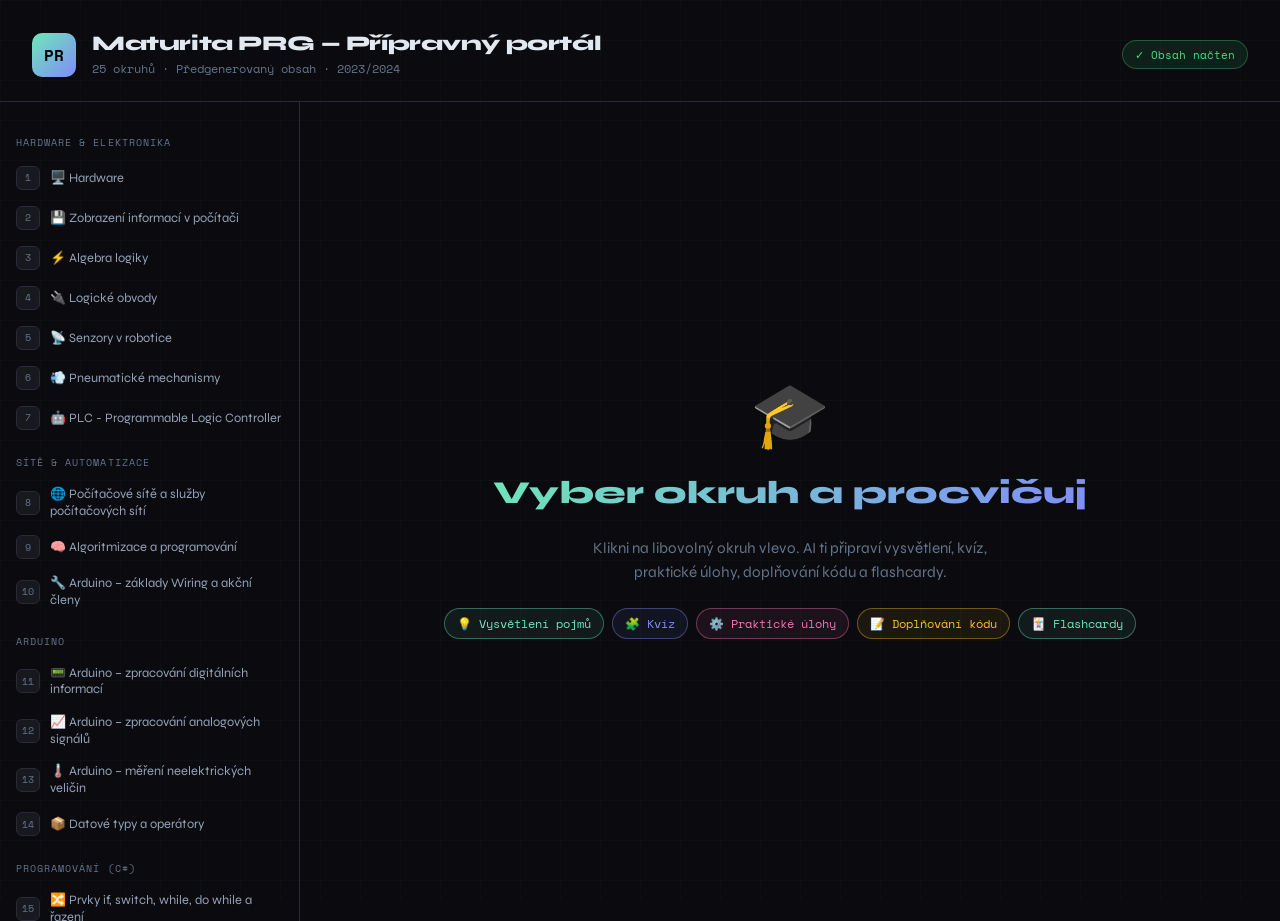
==== index.html @ bdd92b56 "Kód byl rozdělen do samostatných souborů. Gemini sepsal README a 'Doplňování kódu' nově podporuje vý" ====
<!DOCTYPE html>
<html lang="cs">
    <head>
        <meta charset="UTF-8">
        <meta name="viewport" content="width=device-width, initial-scale=1.0">
        <title>Maturita PRG — Přípravný portál</title>
        <link rel="preconnect" href="https://fonts.googleapis.com">
        <link href="https://fonts.googleapis.com/css2?family=Space+Mono:ital,wght@0,400;0,700;1,400&family=Syne:wght@400;600;700;800&display=swap" rel="stylesheet">
        <link rel="stylesheet" href="style.css">
    </head>
    <body>
        <header>
            <div class="logo-mark">PR</div>
            <div class="header-text">
                <h1>Maturita PRG — Přípravný portál</h1>
                <p>25 okruhů · Předgenerovaný obsah · 2023/2024</p>
            </div>
            <div class="header-badge" style="font-family:var(--mono)">⏳ Načítám obsah...</div>
        </header>

        <div class="app">
            <!-- SIDEBAR -->
            <aside class="sidebar" id="sidebar"></aside>

            <!-- MAIN -->
            <main class="main" id="main">
                <div class="welcome" id="welcome">
                    <div class="welcome-icon">🎓</div>
                    <h2>Vyber okruh a procvičuj</h2>
                    <p>Klikni na libovolný okruh vlevo. AI ti připraví vysvětlení, kvíz, praktické úlohy, doplňování kódu a flashcardy.</p>
                    <div class="welcome-chips">
                        <span class="chip chip-green">💡 Vysvětlení pojmů</span>
                        <span class="chip chip-purple">🧩 Kvíz</span>
                        <span class="chip chip-pink">⚙️ Praktické úlohy</span>
                        <span class="chip chip-yellow">📝 Doplňování kódu</span>
                        <span class="chip chip-green">🃏 Flashcardy</span>
                    </div>
                </div>
                <div class="topic-view" id="topic-view" style="display:none;"></div>
            </main>
        </div>
    </body>
    <script src="index.js"></script>
</html>
---- style.css ----
:root {
    --bg: #0a0a0f;
    --bg2: #111118;
    --bg3: #18181f;
    --border: #2a2a38;
    --accent: #6ee7b7;
    --accent2: #818cf8;
    --accent3: #f472b6;
    --accent4: #fbbf24;
    --text: #e2e8f0;
    --text-muted: #64748b;
    --text-dim: #94a3b8;
    --correct: #4ade80;
    --wrong: #f87171;
    --mono: 'Space Mono', monospace;
    --sans: 'Syne', sans-serif;
}

* { box-sizing: border-box; margin: 0; padding: 0; }

body {
    background: var(--bg);
    color: var(--text);
    font-family: var(--sans);
    min-height: 100vh;
    overflow-x: hidden;
}

/* Background grid */
body::before {
    content: '';
    position: fixed;
    inset: 0;
    background-image:
            linear-gradient(rgba(110,231,183,0.03) 1px, transparent 1px),
            linear-gradient(90deg, rgba(110,231,183,0.03) 1px, transparent 1px);
    background-size: 40px 40px;
    pointer-events: none;
    z-index: 0;
}

/* ── HEADER ── */
header {
    position: relative;
    z-index: 10;
    padding: 2rem 2rem 0;
    display: flex;
    align-items: center;
    gap: 1rem;
    border-bottom: 1px solid var(--border);
    padding-bottom: 1.5rem;
}

.logo-mark {
    width: 44px; height: 44px;
    background: linear-gradient(135deg, var(--accent), var(--accent2));
    border-radius: 10px;
    display: flex; align-items: center; justify-content: center;
    font-family: var(--mono); font-weight: 700; font-size: 1rem;
    color: #000; flex-shrink: 0;
}

.header-text h1 {
    font-size: 1.3rem; font-weight: 800; letter-spacing: -0.02em;
    line-height: 1.2;
}

.header-text p {
    font-size: 0.75rem; color: var(--text-muted); font-family: var(--mono);
    margin-top: 0.2rem;
}

.header-badge {
    margin-left: auto;
    padding: 0.3rem 0.75rem;
    background: rgba(110,231,183,0.1);
    border: 1px solid rgba(110,231,183,0.3);
    border-radius: 20px;
    font-size: 0.7rem;
    color: var(--accent);
    font-family: var(--mono);
    white-space: nowrap;
}

/* ── LAYOUT ── */
.app {
    position: relative; z-index: 1;
    display: grid;
    grid-template-columns: 300px 1fr;
    height: calc(100vh - 81px);
}

/* ── SIDEBAR ── */
.sidebar {
    border-right: 1px solid var(--border);
    overflow-y: auto;
    padding: 1rem 0;
    scrollbar-width: thin;
    scrollbar-color: var(--border) transparent;
}

.sidebar-section {
    padding: 0.5rem 1rem;
    font-size: 0.65rem;
    color: var(--text-muted);
    font-family: var(--mono);
    letter-spacing: 0.1em;
    text-transform: uppercase;
    margin-top: 0.5rem;
}

.okruh-btn {
    width: 100%;
    background: none;
    border: none;
    text-align: left;
    padding: 0.5rem 1rem;
    cursor: pointer;
    color: var(--text-dim);
    display: flex;
    align-items: center;
    gap: 0.6rem;
    transition: all 0.15s;
    font-family: var(--sans);
    font-size: 0.8rem;
    line-height: 1.3;
}

.okruh-btn:hover { background: rgba(255,255,255,0.04); color: var(--text); }
.okruh-btn.active {
    background: rgba(110,231,183,0.08);
    color: var(--accent);
    border-right: 2px solid var(--accent);
}

.okruh-num {
    flex-shrink: 0;
    width: 24px; height: 24px;
    border-radius: 6px;
    background: var(--bg3);
    border: 1px solid var(--border);
    display: flex; align-items: center; justify-content: center;
    font-family: var(--mono);
    font-size: 0.65rem;
    color: var(--text-muted);
}

.okruh-btn.active .okruh-num {
    background: rgba(110,231,183,0.15);
    border-color: rgba(110,231,183,0.4);
    color: var(--accent);
}

/* ── MAIN CONTENT ── */
.main {
    overflow-y: auto;
    padding: 0;
    display: flex;
    flex-direction: column;
}

/* Welcome screen */
.welcome {
    flex: 1;
    display: flex;
    flex-direction: column;
    align-items: center;
    justify-content: center;
    text-align: center;
    padding: 3rem;
    gap: 1.5rem;
}

.welcome-icon {
    font-size: 4rem;
    line-height: 1;
}

.welcome h2 {
    font-size: 2rem;
    font-weight: 800;
    background: linear-gradient(135deg, var(--accent), var(--accent2));
    -webkit-background-clip: text;
    -webkit-text-fill-color: transparent;
}

.welcome p {
    color: var(--text-muted);
    font-size: 0.95rem;
    max-width: 400px;
    line-height: 1.6;
}

.welcome-chips {
    display: flex; flex-wrap: wrap; gap: 0.5rem; justify-content: center;
}

.chip {
    padding: 0.35rem 0.75rem;
    border-radius: 20px;
    font-size: 0.75rem;
    font-family: var(--mono);
    border: 1px solid;
}

.chip-green { border-color: rgba(110,231,183,0.4); color: var(--accent); background: rgba(110,231,183,0.08); }
.chip-purple { border-color: rgba(129,140,248,0.4); color: var(--accent2); background: rgba(129,140,248,0.08); }
.chip-pink { border-color: rgba(244,114,182,0.4); color: var(--accent3); background: rgba(244,114,182,0.08); }
.chip-yellow { border-color: rgba(251,191,36,0.4); color: var(--accent4); background: rgba(251,191,36,0.08); }

/* Topic view */
.topic-view { flex: 1; display: flex; flex-direction: column; }

.topic-header {
    padding: 1.5rem 2rem;
    border-bottom: 1px solid var(--border);
    background: var(--bg2);
    position: sticky; top: 0; z-index: 5;
}

.topic-header-top {
    display: flex; align-items: center; gap: 1rem;
    margin-bottom: 1rem;
}

.topic-num {
    font-family: var(--mono); font-size: 0.7rem;
    color: var(--accent); background: rgba(110,231,183,0.1);
    border: 1px solid rgba(110,231,183,0.3);
    padding: 0.2rem 0.5rem; border-radius: 4px;
}

.topic-title {
    font-size: 1.3rem; font-weight: 800;
    letter-spacing: -0.02em;
}

/* Tab bar */
.tab-bar {
    display: flex; gap: 0;
    border-bottom: 1px solid var(--border);
}

.tab-btn {
    background: none; border: none;
    padding: 0.75rem 1.25rem;
    font-family: var(--sans); font-size: 0.82rem; font-weight: 600;
    color: var(--text-muted);
    cursor: pointer;
    border-bottom: 2px solid transparent;
    transition: all 0.15s;
    display: flex; align-items: center; gap: 0.4rem;
    margin-bottom: -1px;
}

.tab-btn:hover { color: var(--text); }
.tab-btn.active { color: var(--accent); border-bottom-color: var(--accent); }

.tab-dot {
    width: 6px; height: 6px; border-radius: 50%;
}

/* Content panel */
.content-panel {
    padding: 2rem;
    flex: 1;
    min-height: 0;
}

/* Loading state */
.loading-state {
    display: flex; flex-direction: column;
    align-items: center; justify-content: center;
    padding: 4rem 2rem; gap: 1rem;
    text-align: center;
}

.spinner {
    width: 40px; height: 40px;
    border: 2px solid var(--border);
    border-top-color: var(--accent);
    border-radius: 50%;
    animation: spin 0.8s linear infinite;
}
@keyframes spin { to { transform: rotate(360deg); } }

.loading-state p {
    color: var(--text-muted); font-family: var(--mono); font-size: 0.8rem;
}

.loading-dots::after {
    content: '';
    animation: dots 1.5s steps(4) infinite;
}
@keyframes dots {
    0%   { content: ''; }
    25%  { content: '.'; }
    50%  { content: '..'; }
    75%  { content: '...'; }
    100% { content: ''; }
}

/* Error state */
.error-state {
    background: rgba(248,113,113,0.08);
    border: 1px solid rgba(248,113,113,0.3);
    border-radius: 12px;
    padding: 1.5rem;
    color: var(--wrong);
    font-family: var(--mono); font-size: 0.82rem;
    line-height: 1.6;
}

/* ── EXPLANATION SECTION ── */
.explanation-block {
    background: var(--bg2);
    border: 1px solid var(--border);
    border-radius: 12px;
    padding: 1.5rem;
    line-height: 1.75;
    font-size: 0.9rem;
    color: var(--text-dim);
}

.explanation-block h3 {
    color: var(--text); font-size: 1rem; font-weight: 700;
    margin: 1.25rem 0 0.5rem;
    display: flex; align-items: center; gap: 0.5rem;
}

.explanation-block h3:first-child { margin-top: 0; }

.explanation-block p { margin-bottom: 0.75rem; }

.explanation-block code {
    background: var(--bg3);
    border: 1px solid var(--border);
    padding: 0.1rem 0.4rem;
    border-radius: 4px;
    font-family: var(--mono);
    font-size: 0.82rem;
    color: var(--accent);
}

.explanation-block pre {
    background: var(--bg);
    border: 1px solid var(--border);
    border-radius: 8px;
    padding: 1rem;
    margin: 0.75rem 0;
    overflow-x: auto;
    font-family: var(--mono);
    font-size: 0.8rem;
    line-height: 1.6;
    color: var(--text-dim);
}

.explanation-block ul, .explanation-block ol {
    padding-left: 1.5rem;
    margin-bottom: 0.75rem;
}

.explanation-block li { margin-bottom: 0.3rem; }

.explanation-block strong { color: var(--text); }

/* ── QUIZ ── */
.quiz-container { display: flex; flex-direction: column; gap: 1.5rem; }

.quiz-question {
    background: var(--bg2);
    border: 1px solid var(--border);
    border-radius: 12px;
    padding: 1.25rem;
}

.quiz-q-text {
    font-size: 0.9rem; font-weight: 600;
    margin-bottom: 1rem; line-height: 1.5;
}

.quiz-q-num {
    font-family: var(--mono); font-size: 0.7rem;
    color: var(--accent2);
    margin-bottom: 0.5rem;
}

.quiz-options { display: flex; flex-direction: column; gap: 0.5rem; }

.quiz-option {
    background: var(--bg3);
    border: 1px solid var(--border);
    border-radius: 8px;
    padding: 0.65rem 1rem;
    cursor: pointer;
    font-size: 0.85rem;
    color: var(--text-dim);
    transition: all 0.15s;
    text-align: left;
    width: 100%;
    font-family: var(--sans);
    display: flex; align-items: center; gap: 0.75rem;
}

.quiz-option:hover:not(:disabled) {
    border-color: var(--accent2);
    color: var(--text);
    background: rgba(129,140,248,0.08);
}

.quiz-option.correct {
    border-color: var(--correct);
    background: rgba(74,222,128,0.1);
    color: var(--correct);
}

.quiz-option.wrong {
    border-color: var(--wrong);
    background: rgba(248,113,113,0.1);
    color: var(--wrong);
}

.quiz-option:disabled { cursor: default; }

.option-letter {
    width: 22px; height: 22px; flex-shrink: 0;
    border-radius: 4px;
    background: var(--bg2);
    border: 1px solid var(--border);
    display: flex; align-items: center; justify-content: center;
    font-family: var(--mono); font-size: 0.7rem;
    color: var(--text-muted);
}

.quiz-feedback {
    margin-top: 0.75rem;
    padding: 0.6rem 0.9rem;
    border-radius: 6px;
    font-size: 0.82rem;
    line-height: 1.5;
    display: none;
}

.quiz-feedback.show { display: block; }
.quiz-feedback.correct { background: rgba(74,222,128,0.1); color: var(--correct); }
.quiz-feedback.wrong { background: rgba(248,113,113,0.1); color: var(--wrong); }

/* ── PRACTICAL TASKS ── */
.task-list { display: flex; flex-direction: column; gap: 1.25rem; }

.task-card {
    background: var(--bg2);
    border: 1px solid var(--border);
    border-radius: 12px;
    overflow: hidden;
}

.task-card-header {
    padding: 1rem 1.25rem;
    display: flex; align-items: center; gap: 0.75rem;
    border-bottom: 1px solid var(--border);
    background: rgba(244,114,182,0.04);
}

.task-badge {
    font-family: var(--mono); font-size: 0.65rem;
    color: var(--accent3); background: rgba(244,114,182,0.1);
    border: 1px solid rgba(244,114,182,0.3);
    padding: 0.2rem 0.5rem; border-radius: 4px;
}

.task-title { font-size: 0.9rem; font-weight: 700; }

.task-body {
    padding: 1.25rem;
    font-size: 0.85rem;
    color: var(--text-dim);
    line-height: 1.7;
}

.task-body strong { color: var(--text); }

.task-body ul { padding-left: 1.25rem; margin: 0.5rem 0; }
.task-body li { margin-bottom: 0.25rem; }

.task-body pre {
    background: var(--bg);
    border: 1px solid var(--border);
    border-radius: 6px;
    padding: 0.75rem;
    font-family: var(--mono); font-size: 0.78rem;
    margin: 0.75rem 0;
    overflow-x: auto;
    line-height: 1.6;
}

.task-hint-btn {
    margin-top: 0.75rem;
    background: none;
    border: 1px solid var(--border);
    border-radius: 6px;
    padding: 0.4rem 0.85rem;
    font-family: var(--mono); font-size: 0.72rem;
    color: var(--text-muted);
    cursor: pointer;
    transition: all 0.15s;
}

.task-hint-btn:hover { border-color: var(--accent4); color: var(--accent4); }

.task-hint {
    margin-top: 0.75rem;
    padding: 0.75rem;
    background: rgba(251,191,36,0.06);
    border: 1px solid rgba(251,191,36,0.2);
    border-radius: 6px;
    font-size: 0.82rem;
    color: #d4a017;
    display: none;
    line-height: 1.6;
}

.task-hint.show { display: block; }

/* ── CODE FILL ── */
.code-fill-list { display: flex; flex-direction: column; gap: 1.5rem; }

.code-fill-card {
    background: var(--bg2);
    border: 1px solid var(--border);
    border-radius: 12px;
    overflow: hidden;
}

.code-fill-header {
    padding: 0.85rem 1.25rem;
    display: flex; align-items: center; gap: 0.75rem;
    border-bottom: 1px solid var(--border);
    background: rgba(129,140,248,0.04);
}

.code-fill-badge {
    font-family: var(--mono); font-size: 0.65rem;
    color: var(--accent2); background: rgba(129,140,248,0.1);
    border: 1px solid rgba(129,140,248,0.3);
    padding: 0.2rem 0.5rem; border-radius: 4px;
}

.code-fill-desc {
    padding: 0.9rem 1.25rem;
    font-size: 0.85rem; color: var(--text-dim); line-height: 1.6;
    border-bottom: 1px solid var(--border);
}

.code-fill-area {
    padding: 1.25rem;
    font-family: var(--mono); font-size: 0.82rem;
    line-height: 1.8;
    background: var(--bg);
    color: var(--text-dim);
    white-space: pre-wrap;
}

.fill-blank {
    display: inline-block;
    min-width: 80px;
    border: none;
    border-bottom: 2px solid var(--accent2);
    background: rgba(129,140,248,0.1);
    color: var(--accent2);
    font-family: var(--mono); font-size: 0.82rem;
    padding: 0 0.25rem;
    outline: none;
    transition: all 0.15s;
    border-radius: 2px 2px 0 0;
}

.fill-blank:focus { background: rgba(129,140,248,0.2); border-bottom-color: var(--accent); color: var(--text); }
.fill-blank.correct { border-bottom-color: var(--correct); background: rgba(74,222,128,0.1); color: var(--correct); }
.fill-blank.wrong { border-bottom-color: var(--wrong); background: rgba(248,113,113,0.1); color: var(--wrong); }

.code-fill-actions {
    padding: 1rem 1.25rem;
    display: flex; gap: 0.5rem;
    border-top: 1px solid var(--border);
    background: var(--bg2);
}

/* Styly pro select variantu doplňování */
select.fill-blank {
    appearance: none;
    padding-right: 1.5rem;
    background-image: url("data:image/svg+xml,%3Csvg xmlns='http://www.w3.org/2000/svg' width='12' height='12' fill='%23818cf8' viewBox='0 0 16 16'%3E%3Cpath d='M8 11L3 6h10l-5 5z'/%3E%3C/svg%3E");
    background-repeat: no-repeat;
    background-position: right 0.25rem center;
    cursor: pointer;
}
select.fill-blank option {
    background: var(--bg2);
    color: var(--text);
}

.btn-check {
    background: rgba(110,231,183,0.1);
    border: 1px solid rgba(110,231,183,0.3);
    color: var(--accent);
    border-radius: 6px; padding: 0.4rem 0.9rem;
    font-family: var(--mono); font-size: 0.75rem;
    cursor: pointer; transition: all 0.15s;
}

.btn-check:hover { background: rgba(110,231,183,0.2); }

.btn-reset {
    background: none;
    border: 1px solid var(--border);
    color: var(--text-muted);
    border-radius: 6px; padding: 0.4rem 0.9rem;
    font-family: var(--mono); font-size: 0.75rem;
    cursor: pointer; transition: all 0.15s;
}

.btn-reset:hover { border-color: var(--wrong); color: var(--wrong); }

.code-fill-result {
    padding: 0.5rem 1.25rem;
    font-family: var(--mono); font-size: 0.75rem;
    display: none;
}

.code-fill-result.show { display: block; }
.code-fill-result.all-correct { color: var(--correct); }
.code-fill-result.some-wrong { color: var(--wrong); }

/* ── FLASHCARDS ── */
.flashcard-container { display: flex; flex-direction: column; gap: 1rem; }

.flashcard-progress {
    display: flex; align-items: center; gap: 0.75rem;
    font-family: var(--mono); font-size: 0.75rem; color: var(--text-muted);
}

.progress-bar {
    flex: 1; height: 4px; background: var(--bg3);
    border-radius: 2px; overflow: hidden;
}

.progress-fill {
    height: 100%; background: linear-gradient(90deg, var(--accent), var(--accent2));
    border-radius: 2px; transition: width 0.3s;
}

.flashcard {
    perspective: 1000px;
    height: 200px;
    cursor: pointer;
}

.flashcard-inner {
    width: 100%; height: 100%;
    position: relative;
    transform-style: preserve-3d;
    transition: transform 0.5s cubic-bezier(0.4, 0, 0.2, 1);
}

.flashcard.flipped .flashcard-inner { transform: rotateY(180deg); }

.flashcard-front, .flashcard-back {
    position: absolute; inset: 0;
    backface-visibility: hidden;
    border-radius: 12px;
    display: flex; flex-direction: column;
    align-items: center; justify-content: center;
    padding: 2rem;
    text-align: center;
}

.flashcard-front {
    background: var(--bg2);
    border: 1px solid var(--border);
}

.flashcard-back {
    background: linear-gradient(135deg, rgba(110,231,183,0.08), rgba(129,140,248,0.08));
    border: 1px solid rgba(110,231,183,0.3);
    transform: rotateY(180deg);
}

.flashcard-label {
    font-family: var(--mono); font-size: 0.65rem;
    text-transform: uppercase; letter-spacing: 0.1em;
    color: var(--text-muted); margin-bottom: 1rem;
}

.flashcard-front .flashcard-label { color: var(--accent2); }
.flashcard-back .flashcard-label { color: var(--accent); }

.flashcard-term {
    font-size: 1.2rem; font-weight: 700;
    color: var(--text);
}

.flashcard-def {
    font-size: 0.88rem; color: var(--text-dim);
    line-height: 1.6;
}

.flashcard-hint {
    font-family: var(--mono); font-size: 0.7rem;
    color: var(--text-muted); margin-top: 0.75rem;
}

.flashcard-nav {
    display: flex; gap: 0.75rem; align-items: center; justify-content: center;
}

.nav-btn {
    background: var(--bg2);
    border: 1px solid var(--border);
    color: var(--text-dim);
    border-radius: 8px;
    padding: 0.5rem 1.25rem;
    font-family: var(--mono); font-size: 0.8rem;
    cursor: pointer; transition: all 0.15s;
}

.nav-btn:hover:not(:disabled) { border-color: var(--accent2); color: var(--accent2); }
.nav-btn:disabled { opacity: 0.35; cursor: default; }

.card-counter {
    font-family: var(--mono); font-size: 0.78rem;
    color: var(--text-muted); min-width: 60px; text-align: center;
}

.fc-grid {
    display: grid;
    grid-template-columns: repeat(auto-fill, minmax(280px, 1fr));
    gap: 0.75rem;
    margin-top: 0.5rem;
}

.fc-mini {
    background: var(--bg2); border: 1px solid var(--border);
    border-radius: 8px; padding: 0.9rem;
    cursor: pointer; transition: all 0.15s;
}

.fc-mini:hover { border-color: var(--accent2); }
.fc-mini.known { border-color: var(--correct); background: rgba(74,222,128,0.06); }

.fc-mini-term {
    font-size: 0.85rem; font-weight: 700;
    margin-bottom: 0.25rem; color: var(--text);
}

.fc-mini-def {
    font-size: 0.78rem; color: var(--text-muted); line-height: 1.5;
}

/* Regenerate button */
.regen-bar {
    padding: 0.75rem 2rem;
    background: var(--bg2);
    border-top: 1px solid var(--border);
    display: flex; align-items: center; justify-content: flex-end; gap: 0.75rem;
}

.btn-regen {
    background: none;
    border: 1px solid var(--border);
    color: var(--text-muted);
    border-radius: 6px; padding: 0.4rem 0.9rem;
    font-family: var(--mono); font-size: 0.72rem;
    cursor: pointer; transition: all 0.15s;
    display: flex; align-items: center; gap: 0.4rem;
}

.btn-regen:hover { border-color: var(--accent); color: var(--accent); }

/* Scrollbar */
.sidebar::-webkit-scrollbar { width: 4px; }
.sidebar::-webkit-scrollbar-track { background: transparent; }
.sidebar::-webkit-scrollbar-thumb { background: var(--border); border-radius: 2px; }

.main::-webkit-scrollbar { width: 4px; }
.main::-webkit-scrollbar-track { background: transparent; }
.main::-webkit-scrollbar-thumb { background: var(--border); border-radius: 2px; }

/* Tab panel */
.tab-panel { display: none; }
.tab-panel.active { display: block; }

@media (max-width: 768px) {
    .app { grid-template-columns: 1fr; }
    .sidebar { display: none; }
}
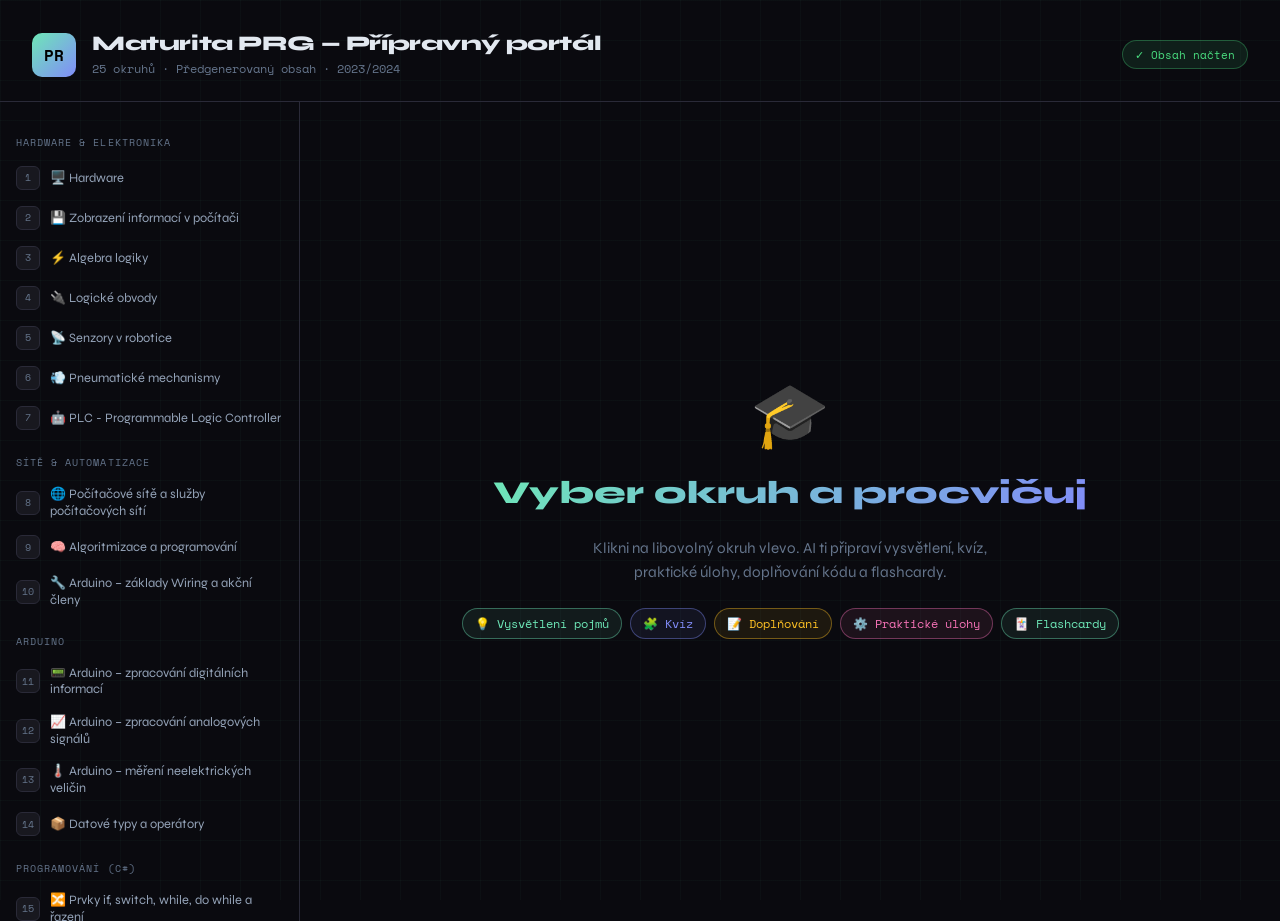
==== commit 8c7a82cc: "'Doplňování kódu' přejmenováno na 'Doplňování'. Převedení vhodných otázek na otázky s možnostmi u 'D" ====
--- a/index.html
+++ b/index.html
@@ -31,8 +31,8 @@
                     <div class="welcome-chips">
                         <span class="chip chip-green">💡 Vysvětlení pojmů</span>
                         <span class="chip chip-purple">🧩 Kvíz</span>
+                        <span class="chip chip-yellow">📝 Doplňování</span>
                         <span class="chip chip-pink">⚙️ Praktické úlohy</span>
-                        <span class="chip chip-yellow">📝 Doplňování kódu</span>
                         <span class="chip chip-green">🃏 Flashcardy</span>
                     </div>
                 </div>
